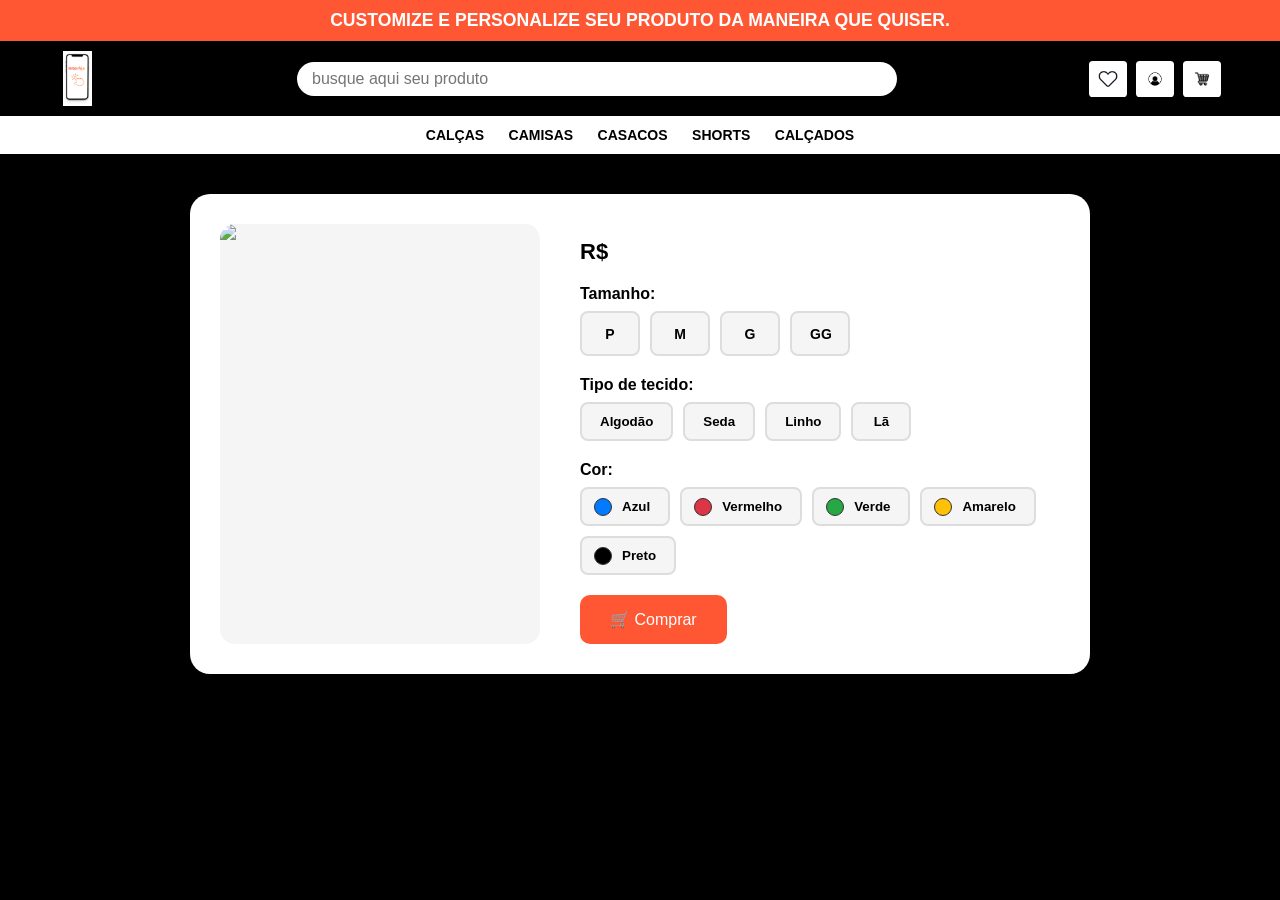
==== produto.html @ c13f61ca "quase f" ====
<!DOCTYPE html>
<html lang="pt-BR">
<head>
    <meta charset="UTF-8">
    <title>Produto | InterAja</title>
    <meta name="viewport" content="width=device-width, initial-scale=1.0">
    <link rel="stylesheet" href="style.css">
</head>
<body>
<div id="listaCarrinho"></div>

<header class="topo">
    <h2 class="titulo-principal">CUSTOMIZE E PERSONALIZE SEU PRODUTO DA MANEIRA QUE QUISER.</h2>

    <div class="barra-busca-container">
        <div class="logo-placeholder">
            <img src="favicon/logo.png">
        </div>

        <div class="barra-busca-wrapper">
            <input type="text" placeholder="busque aqui seu produto">
        </div>

        <div class="icons">
<button type="button" class="icone-favoritos">
    <img src="favicon/favoritos.webp">
</button>

<button type="button" class="icone-usuario">
    <img src="favicon/usuario.png">
</button>

<button type="button" class="icone-carrinho">
    <img src="favicon/carrinho.webp">
</button>

        </div>
    </div>
</header>
    <nav class="menu">
        <a href="#">calças</a>
        <a href="#">camisas</a>
        <a href="#">casacos</a>
        <a href="#">shorts</a>
        <a href="#">calçados</a>
    </nav>
<main style="background:black; padding:40px 20px; min-height:70vh;">
    <div style="max-width:900px; margin:auto; display:flex; gap:40px; flex-wrap:wrap; background:#fff; padding:30px; border-radius:20px;">

        <img id="produtoImagem"
             style="width:320px; max-width:100%; border-radius:15px; background:#f5f5f5;">

        <div style="flex:1;">
            <h1 id="produtoNome"></h1>

            <p style="font-size:22px; font-weight:bold; margin:15px 0;">
                R$ <span id="produtoPreco"></span>
            </p>

            <!-- TAMANHOS -->
            <div style="margin:20px 0;">
                <p style="margin-bottom:8px; font-weight:bold;">Tamanho:</p>

                <div id="tamanhos" style="display:flex; gap:10px;">
                    <button class="btn-tamanho">P</button>
                    <button class="btn-tamanho">M</button>
                    <button class="btn-tamanho">G</button>
                    <button class="btn-tamanho">GG</button>
                </div>
            </div>
<!-- TIPO DE TECIDO -->
<div style="margin:20px 0;">
    <p style="margin-bottom:8px; font-weight:bold;">Tipo de tecido:</p>

    <div id="tecidos" style="display:flex; gap:10px; flex-wrap:wrap;">
        <button class="btn-tecido">Algodão</button>
        <button class="btn-tecido">Seda</button>
        <button class="btn-tecido">Linho</button>
        <button class="btn-tecido">Lã</button>
    </div>
</div>

<!-- COR -->
<div style="margin:20px 0;">
    <p style="margin-bottom:8px; font-weight:bold;">Cor:</p>

    <div id="cores" style="display:flex; gap:10px; flex-wrap:wrap;">
        <button class="btn-cor">Azul</button>
        <button class="btn-cor">Vermelho</button>
        <button class="btn-cor">Verde</button>
        <button class="btn-cor">Amarelo</button>
        <button class="btn-cor">Preto</button>
    </div>
</div>

            <button onclick="comprarProduto()"
                style="padding:15px 30px; background:#FF5733; border:none; color:white;
                border-radius:10px; font-size:16px; cursor:pointer;">
                🛒 Comprar
            </button>
        </div>
    </div>
</main>

<footer class="rodape-inferior"></footer>

<script>
    const params = new URLSearchParams(window.location.search);
    const nome = params.get("nome");
    const imagem = params.get("imagem");
    const preco = params.get("preco");

    document.getElementById("produtoNome").innerText = nome;
    document.getElementById("produtoImagem").src = imagem;
    document.getElementById("produtoPreco").innerText = preco;

    let tamanhoSelecionado = null;

    document.querySelectorAll(".btn-tamanho").forEach(btn => {
        btn.onclick = () => {
            document.querySelectorAll(".btn-tamanho").forEach(b => b.style.background = "#ddd");
            btn.style.background = "#FF5733";
            btn.style.color = "#fff";
            tamanhoSelecionado = btn.innerText;
        };
    });

function comprarProduto() {
    if (!tamanhoSelecionado) {
        alert("Selecione um tamanho!");
        return;
    }

    if (!tecidoSelecionado) {
        alert("Selecione o tipo de tecido!");
        return;
    }

    if (!corSelecionada) {
        alert("Selecione a cor!");
        return;
    }

    const carrinho = JSON.parse(localStorage.getItem("carrinho")) || [];

    carrinho.push({
        nome,
        imagem,
        preco,
        tamanho: tamanhoSelecionado,
        tecido: tecidoSelecionado,
        cor: corSelecionada
    });

    localStorage.setItem("carrinho", JSON.stringify(carrinho));
    alert("Produto adicionado ao carrinho!");
}

    let tecidoSelecionado = null;
let corSelecionada = null;

// TECIDO
document.querySelectorAll(".btn-tecido").forEach(btn => {
    btn.onclick = () => {
        document.querySelectorAll(".btn-tecido").forEach(b => {
            b.style.background = "#ddd";
            b.style.color = "#000";
        });
        btn.style.background = "#FF5733";
        btn.style.color = "#fff";
        tecidoSelecionado = btn.innerText;
    };
});

// COR
document.querySelectorAll(".btn-cor").forEach(btn => {
    btn.onclick = () => {
        document.querySelectorAll(".btn-cor").forEach(b => {
            b.style.background = "#ddd";
            b.style.color = "#000";
        });
        btn.style.background = "#FF5733";
        btn.style.color = "#fff";
        corSelecionada = btn.innerText;
    };
});

</script>
<script src="script.js"></script>

<div id="meuModal" class="modal">
    <div class="modal-conteudo">
        <span class="fechar">&times;</span>
        <h2 id="tituloModal">O que deseja fazer?</h2>
        <p id="textoModal"></p>

        <div class="botoes-modal">
            <button id="botaoModal">OK</button> 
        </div>
    </div>
</div>

</div>


</body>
</html>
---- style.css ----
* {
    margin: 0;
    padding: 0;
    box-sizing: border-box; 
}

body {
    /* O fundo do BODY deve ser PRETO, pois você quer as áreas das extremidades em preto */
    background: black; 
    font-family: Arial, Helvetica, sans-serif;
}



/* Opcional: Remova o margin: 0; do body já que o reset acima cobre */
/* body {
    margin: 0; 
    font-family: Arial, Helvetica, sans-serif;
    background: black; 
} */
/* --- TOPO (HEADER) e logos e imagens --- */

.logo-placeholder {
    width: 60px;              /* ajuste o tamanho */
    height: 60px;
    background-image: url("favicon/logo.png");
    background-size: contain; /* ajusta ao espaço */
    background-repeat: no-repeat;
    background-position: center;
}

.icons img {
    width: 22px;
    height: 20px;
    object-fit: contain;
}

.icons button {
    background: #ffffff;
    padding: 8px;
    border-radius: 10%;
    border: none;
    display: flex;
    justify-content: center;
    align-items: center;
    margin-right: 9px;
    cursor: pointer;
}

.topo {
    background: black;
    padding: 0;
    color: white;
    font-weight: 600;
    display: flex;
    flex-direction: column; 
}

/* TÍTULO (CUSTOMIZE...) */
.titulo-principal {
    background: #FF5733; /* Cor Laranja/Vermelha */
    padding: 10px 15px;
    margin: 0;
    font-size: 1.1em;
    text-transform: uppercase;
    /* CORREÇÃO: Centraliza o texto do título */
    text-align: center; 
}

/* CONTAINER que envolve o Logo, busca e ícones */
.barra-busca-container {
    background: black;
    padding: 10px 50px;
    display: flex;
    align-items: center;
    justify-content: space-between; 
}

/* NOVO: Estilo para o Logo */
.logo-placeholder {
    width: 55px;
    height: 55px;
    display: flex;
    justify-content: center;
    align-items: center;
    flex-shrink: 0;
}

.logo-placeholder img {
    width: 100%;
    height: 100%;
    object-fit: contain;
}


/* Campo de Busca (Wrapper) - CORREÇÃO DE CENTRALIZAÇÃO */
.barra-busca-wrapper {
    flex-grow: 1; 
    max-width: 600px; 
    /* TRUQUE: Centraliza o wrapper da busca no espaço restante entre Logo e Ícones */
    margin: 0 auto; 
}

.barra-busca-wrapper input {
    width: 100%;
    padding: 8px 15px;
    border: none;
    outline: none;
    border-radius: 20px;
    font-size: 16px;
}

/* ÍCONES */
.icons {
    display: flex;
    align-items: center;
}

.icons span {
    margin-left: 20px;
    font-size: 24px;
    color: white;
    cursor: pointer;
}


/* --- MENU DE CATEGORIAS (NAV) --- */

.menu {
    /* CORREÇÃO: Fundo Branco */
    background: white; 
    text-align: center;
    padding: 10px 0;
}

.menu a {
    margin: 0 10px;
    /* CORREÇÃO: Links em Preto para contraste com o fundo branco */
    color: black; 
    font-size: 14px;
    font-weight: bold; 
    text-decoration: none;
    text-transform: uppercase;
    white-space: nowrap; 
}

/* --- CARROSSEL --- */

/* --- CARROSSEL --- */

.linha-produtos {
    width: 100%;
    /* Mantenha este fundo preto. Ele garante que qualquer margem extra 
       que o carrossel não cubra seja preta, e ele é o container do carrossel. */
    background: black; 
    padding: 0; 
    min-height: 250px; 
}

/* mira o primeiro section.linha-produtos na página e altera só o carrossel dentro dele */
.linha-produtos:nth-of-type(1) .carrossel-wrapper {
  padding-top: 70px;
}
.linha-produtos:nth-of-type(2) .carrossel-wrapper {
    padding-bottom: 70px; /* Aumente aqui o valor */
}


.carrossel-wrapper {
    background: #FF5733;
    width: 100%;
    box-sizing: border-box;
    position: relative;
    
    /* deixe somente UM padding base */
    padding: 30px 0;

    display: flex;
    align-items: center;
    justify-content: space-between;
}


/* A seta em si */
/* A seta em si (regras gerais) */
.seta {
    width: 35px;
    height: 35px;
    border-radius: 50%;
    background: whitesmoke;
    display: flex;
    justify-content: center;
    align-items: center;
    font-size: 20px;
    cursor: pointer;
    flex-shrink: 0;
    color: black;
    
    /* ADIÇÃO ESSENCIAL: Retira do fluxo e permite posicionar */
    position: absolute; 
    
    /* Centraliza verticalmente (metade do topo + metade da altura da seta para cima) */
    top: 50%;
    transform: translateY(-50%); 
    
    /* REMOVER: Margem de segurança (não é mais necessária) */
    margin: 0; 
}

/* Posicionar Seta Esquerda na extremidade */
.seta-esq {
    /* CORREÇÃO: Fixa na borda esquerda do wrapper */
    left: 10px; 
}

/* Posicionar Seta Direita na extremidade */
.seta-dir {
    /* CORREÇÃO: Fixa na borda direita do wrapper */
    right: 10px; 
}

.produtos {
    background: black; 
    display: flex;
    gap: 15px; 
    overflow-x: hidden; 
    scroll-behavior: smooth;
    flex: 1; 
    
    /* CORREÇÃO: Adiciona padding para que as setas absolutas não cubram os itens */
    padding: 15px 50px; /* Padding de 50px para dar espaço às setas de 35px */
}
/* CORREÇÃO DE TAMANHO: Redução das imagens */
.produtos img {
    width: 150px; /* Mantendo o tamanho menor */
    height: 190px; /* Mantendo o tamanho menor */
    background: white;
    padding: 0;
    border-radius: 0;
    object-fit: contain; 
    flex-shrink: 0; 
}

/* NOVO: Ajustar a margem do primeiro item do carrossel para afastar da seta */
.produtos img:first-child {
    /* Adiciona uma margem extra no início para compensar o padding do wrapper e a margem da seta */
    margin-left: 15px; 
}
/* E o último item, se fosse visível (não é necessário para um carrossel oculto) */
/*
.produtos img:last-child {
    margin-right: 15px; 
}
*/

/* --- RODAPÉ INFERIOR --- */
.rodape-inferior {
    background: black;
    padding: 25px 0;

}





/* ================================================= */
/* === AJUSTES PARA TELAS MENORES QUE 768px (TABLET/CELULAR) === */
/* ================================================= */
@media (max-width: 768px) {
    
    /* TOPO: Empilha os elementos no container principal */
    .barra-busca-container {
        /* Desativa o Flexbox horizontal e transforma em uma coluna de itens */
        flex-direction: column; 
        padding: 10px 15px; /* Reduz o padding lateral */
    }

    /* TÍTULO PRINCIPAL: Ocupa toda a largura */
    .titulo-principal {
        font-size: 1em; /* Reduz um pouco o tamanho da fonte */
    }

    /* LOGO: Centraliza no topo */
    .logo-placeholder {
        margin-bottom: 10px;
    }

    /* BUSCA: Ocupa a largura total (ou quase) */
    .barra-busca-wrapper {
        width: 100%; /* Ocupa a largura total */
        max-width: none; /* Remove a limitação de 600px */
        margin: 5px 0; /* Espaçamento vertical */
    }
    
    /* ÍCONES: Centraliza os ícones */
    .icons {
        justify-content: center;
        width: 100%;
        margin-top: 10px;
    }
    .icons span {
        margin: 0 15px; /* Ajusta o espaçamento entre os ícones */
    }
}

/* CONTINUA DENTRO do @media (max-width: 768px) ou em um novo bloco */
@media (max-width: 768px) {
    
    /* ... (Estilos do TOPO acima) ... */

    /* MENU: Permite a rolagem lateral (scroll) para muitos links */
    .menu {
        text-align: left; /* Alinha os links à esquerda */
        white-space: nowrap; /* Mantém os links na mesma linha (se for o caso) */
        overflow-x: auto; /* Adiciona barra de rolagem horizontal se necessário */
        padding: 10px 15px; /* Adiciona padding lateral para que não encoste na borda */
        
        /* ADIÇÃO CRÍTICA: Esconde a barra de rolagem (opcional, para visual limpo) */
        -ms-overflow-style: none; /* IE and Edge */
        scrollbar-width: none; /* Firefox */
    }
    /* Para navegadores WebKit (Chrome, Safari) */
    .menu::-webkit-scrollbar {
        display: none;
    }

    .menu a {
        font-size: 12px; /* Reduz o tamanho da fonte para caber mais */
        margin: 0 8px; /* Reduz a margem entre os links */
    }

    .menu a:first-child {
        margin-left: 0; /* Garante que o primeiro item comece na borda */
    }
}

/* CONTINUA DENTRO do @media (max-width: 768px) ou em um novo bloco */
@media (max-width: 768px) {

    /* ... (Estilos do TOPO e MENU acima) ... */
    
    /* PRODUTOS: Ajusta o padding do carrossel para dar espaço às setas */
    .produtos {
        /* Reduz o padding lateral para 40px (mantendo 10px de margem) */
        padding: 15px 40px; 
        gap: 10px; /* Reduz o espaçamento entre as imagens */
    }

    /* IMAGENS: Torna o tamanho da imagem mais adaptável */
    .produtos img {
        /* Mantém o tamanho fixo, mas reduz um pouco para caber melhor */
        width: 130px; 
        height: 160px;
    }

    /* SETAS: Ajusta o tamanho e posicionamento se necessário */
    .seta {
        width: 30px; 
        height: 30px;
        font-size: 18px; 
    }
    
    /* NOVO: Ajustar a margem do primeiro item para compensar o padding ajustado */
    .produtos img:first-child {
        margin-left: 0px; /* Como reduzimos o padding do .produtos, não precisa de margem extra aqui */
    }
}
/* ============================= */
/* MODAL LOGIN */
/* ============================= */
.modal-bg {
    position: fixed;
    top: 0;
    left: 0;
    width: 100%;
    height: 100%;
    background: rgba(0,0,0,0.8);
    display: flex;
    justify-content: center;
    align-items: center;
    z-index: 999;
}

.modal-box {
    background: white;
    padding: 30px;
    border-radius: 12px;
    width: 300px;
    position: relative;
    display: flex;
    flex-direction: column;
    gap: 10px;
}

.modal-box input {
    width: 100%;
    padding: 10px;
    border-radius: 8px;
    border: 1px solid #ccc;
}

.btn-login {
    padding: 10px;
    background: #FF5733;
    border: none;
    color: white;
    border-radius: 8px;
    cursor: pointer;
    font-weight: 600;
}

.fechar-modal {
    position: absolute;
    right: 12px;
    top: 10px;
    cursor: pointer;
    font-weight: bold;
    font-size: 18px;
}

/* ============================= */
/* CARRINHO LATERAL */
/* ============================= */
.carrinho-bg {
    position: fixed;
    top: 0;
    right: 0;
    width: 100%;
    height: 100%;
    background: rgba(0,0,0,0.4);
    z-index: 999;
}

.carrinho-box {
    position: absolute;
    right: 0;
    top: 0;
    width: 320px;
    height: 100%;
    background: white;
    padding: 20px;
    animation: slideIn .3s ease forwards;
}

@keyframes slideIn {
    from { right: -350px; }
    to { right: 0; }
}

.fechar-carrinho {
    position: absolute;
    right: 15px;
    top: 10px;
    cursor: pointer;
    font-size: 20px;
    font-weight: bold;
}
.modal {
    display: none; 
    position: fixed;
    z-index: 999999;
    left: 0;
    top: 0;
    width: 100%;
    height: 100%;
    background: rgba(0,0,0,0.65);
    backdrop-filter: blur(4px);
    justify-content: center;
    align-items: center;
}

.modal-conteudo {
    background: #fff;
    width: 350px;
    max-width: 90%;
    padding: 20px;
    border-radius: 12px;
    text-align: center;
    position: relative;
    animation: aparecer .25s ease-out;
}

@keyframes aparecer {
    from { transform: scale(0.8); opacity: 0; }
    to   { transform: scale(1); opacity: 1; }
}

.fechar {
    position: absolute;
    right: 12px;
    top: 8px;
    font-size: 25px;
    cursor: pointer;
}

#botaoModal {
    margin-top: 15px;
    padding: 10px 25px;
    border: none;
    background: black;
    color: white;
    border-radius: 8px;
    cursor: pointer;
}
.item-lista {
    display: flex;
    align-items: center;
    gap: 12px;
    background: #1a1a1a;
    padding: 10px;
    margin: 8px 0;
    border-radius: 10px;
    color: white;
}

.item-lista img {
    width: 55px;
    height: 55px;
    border-radius: 8px;
    object-fit: cover;
}

.btn-remover {
    margin-left: auto;
    background: #d9534f;
    color: white;
    border: none;
    padding: 6px 12px;
    border-radius: 6px;
    cursor: pointer;
    transition: 0.2s;
}

.btn-remover:hover {
    background: #c9302c;
}
/* Modal */
.modal {
    display: none;
    position: fixed;
    z-index: 999999;
    left: 0;
    top: 0;
    width: 100%;
    height: 100%;
    background: rgba(0,0,0,0.7);
}

/* Caixa */
.modal-conteudo {
    background: #ffffff;
    width: 350px;
    padding: 25px;
    margin: 15% auto;
    border-radius: 15px;
    text-align: center;
}

.modal-conteudo h2 {
    margin-bottom: 10px;
    color: #000;
}

#textoModal {
    color: #333;
}

.fechar {
    float: right;
    font-size: 24px;
    cursor: pointer;
}

/* Botões estilizados */
.botoes-modal {
    display: flex;
    justify-content: space-between;
    margin-top: 20px;
}

.botoes-modal button {
    width: 48%;
    padding: 8px;
    border: none;
    border-radius: 8px;
    cursor: pointer;
    font-weight: bold;
}

#btnAddCarrinho {
    background: #FF5733;
    color: white;
}

#btnFavoritar {
    background: black;
    color: white;
}
/* ============================= */
/* BOTÕES DE TAMANHO – PRODUTO */
/* ============================= */

#tamanhos {
    display: flex;
    gap: 12px;
}

.btn-tamanho {
    width: 45px;
    height: 45px;
    border-radius: 10px;
    background: black;
    color: white;
    border: 2px solid #FF5733;
    font-weight: bold;
    font-size: 14px;
    cursor: pointer;
    transition: 0.2s ease;
}

/* Hover */
.btn-tamanho:hover {
    background: #FF5733;
    color: white;
}

/* Selecionado (JS aplica background) */
.btn-tamanho[style*="FF5733"] {
    box-shadow: 0 0 0 2px rgba(255, 87, 51, 0.4);
}

/* Responsivo */
@media (max-width: 768px) {
    .btn-tamanho {
        width: 40px;
        height: 40px;
        font-size: 13px;
    }
}
/* ===============================
   BOTÕES DE VARIAÇÃO (TAMANHO / TECIDO / COR)
================================ */

.btn-tamanho,
.btn-tecido,
.btn-cor {
    padding: 10px 18px;
    border-radius: 8px;
    border: 2px solid #ddd;
    background: #f5f5f5;
    color: #000;
    font-weight: 600;
    cursor: pointer;
    transition: all 0.25s ease;
    min-width: 60px;
    text-align: center;
}

/* Hover */
.btn-tamanho:hover,
.btn-tecido:hover,
.btn-cor:hover {
    border-color: #FF5733;
    color: #FF5733;
    background: #fff;
}

/* Ativo (quando selecionado pelo JS) */
.btn-tamanho[style*="FF5733"],
.btn-tecido[style*="FF5733"],
.btn-cor[style*="FF5733"] {
    background: #FF5733 !important;
    color: #fff !important;
    border-color: #FF5733 !important;
}

/* ===============================
   CORES (visual melhor)
================================ */

.btn-cor {
    position: relative;
    padding-left: 40px;
}

/* Bolinha da cor */
.btn-cor::before {
    content: "";
    width: 16px;
    height: 16px;
    border-radius: 50%;
    position: absolute;
    left: 12px;
    top: 50%;
    transform: translateY(-50%);
    border: 1px solid #333;
}

/* Cores específicas */
.btn-cor:nth-child(1)::before { background: #007BFF; } /* Azul */
.btn-cor:nth-child(2)::before { background: #DC3545; } /* Vermelho */
.btn-cor:nth-child(3)::before { background: #28A745; } /* Verde */
.btn-cor:nth-child(4)::before { background: #FFC107; } /* Amarelo */
.btn-cor:nth-child(5)::before { background: #000; }     /* Preto */

/* ===============================
   RESPONSIVO
================================ */

@media (max-width: 600px) {
    .btn-tamanho,
    .btn-tecido,
    .btn-cor {
        padding: 10px 14px;
        font-size: 14px;
    }
}
.categoria {
    background: black;
    padding: 40px 20px;
    min-height: 70vh;
}

.categoria h1 {
    color: white;
    text-align: center;
    margin-bottom: 30px;
}

.produtos-grid {
    display: grid;
    grid-template-columns: repeat(auto-fit, minmax(220px, 1fr));
    gap: 25px;
    max-width: 1200px;
    margin: auto;
}
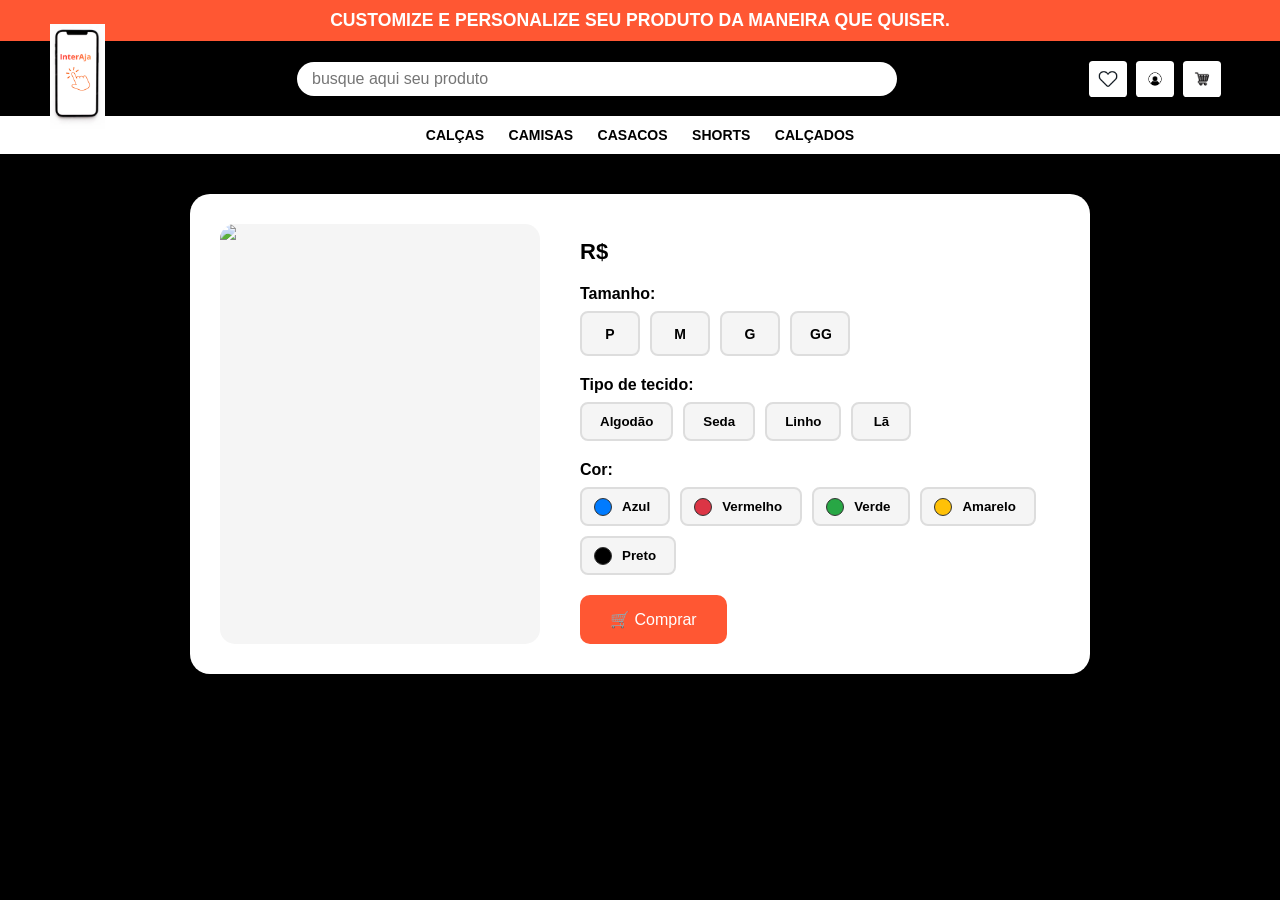
==== commit 21022d76: "commit correcao" ====
--- a/produto.html
+++ b/produto.html
@@ -13,9 +13,11 @@
     <h2 class="titulo-principal">CUSTOMIZE E PERSONALIZE SEU PRODUTO DA MANEIRA QUE QUISER.</h2>
 
     <div class="barra-busca-container">
-        <div class="logo-placeholder">
-            <img src="favicon/logo.png">
-        </div>
+<div class="logo-placeholder">
+    <a href="index.html">
+        <img src="favicon/logo.png" alt="Logo">
+    </a>
+</div>
 
         <div class="barra-busca-wrapper">
             <input type="text" placeholder="busque aqui seu produto">
@@ -38,11 +40,11 @@
     </div>
 </header>
     <nav class="menu">
-        <a href="#">calças</a>
-        <a href="#">camisas</a>
-        <a href="#">casacos</a>
-        <a href="#">shorts</a>
-        <a href="#">calçados</a>
+        <a href="calcas.html">calças</a>
+        <a href="camisas.html">camisas</a>
+        <a href="casacos.html">casacos</a>
+        <a href="shorts.html">shorts</a>
+        <a href="calcados.html">calçados</a>
     </nav>
 <main style="background:black; padding:40px 20px; min-height:70vh;">
     <div style="max-width:900px; margin:auto; display:flex; gap:40px; flex-wrap:wrap; background:#fff; padding:30px; border-radius:20px;">
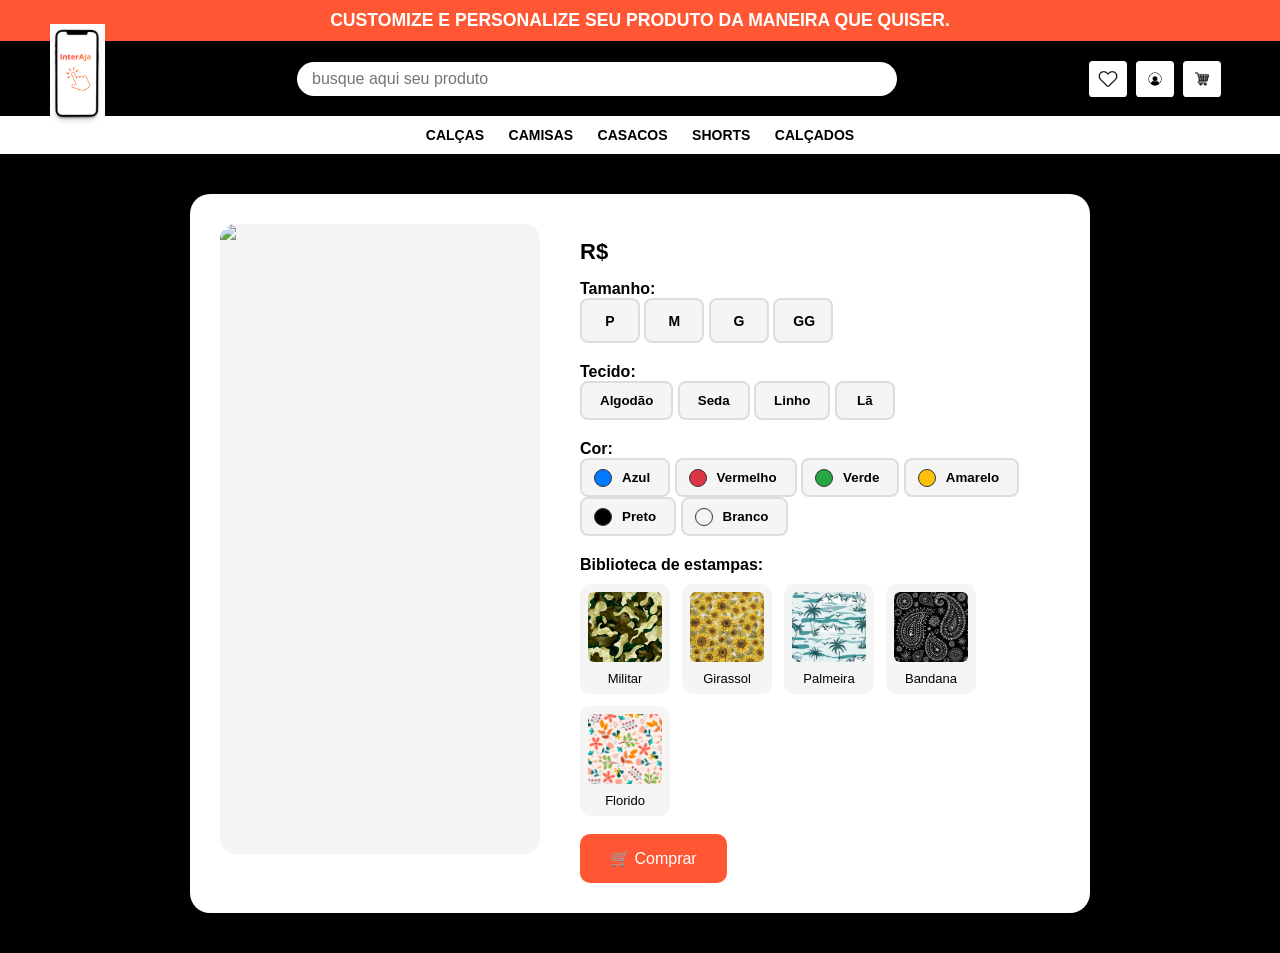
==== commit 0dea5621: "commit final" ====
--- a/produto.html
+++ b/produto.html
@@ -7,50 +7,41 @@
     <link rel="stylesheet" href="style.css">
 </head>
 <body>
-<div id="listaCarrinho"></div>
 
 <header class="topo">
     <h2 class="titulo-principal">CUSTOMIZE E PERSONALIZE SEU PRODUTO DA MANEIRA QUE QUISER.</h2>
 
     <div class="barra-busca-container">
-<div class="logo-placeholder">
-    <a href="index.html">
-        <img src="favicon/logo.png" alt="Logo">
-    </a>
-</div>
+        <div class="logo-placeholder">
+            <a href="index.html">
+                <img src="favicon/logo.png" alt="Logo">
+            </a>
+        </div>
 
         <div class="barra-busca-wrapper">
             <input type="text" placeholder="busque aqui seu produto">
         </div>
 
         <div class="icons">
-<button type="button" class="icone-favoritos">
-    <img src="favicon/favoritos.webp">
-</button>
-
-<button type="button" class="icone-usuario">
-    <img src="favicon/usuario.png">
-</button>
-
-<button type="button" class="icone-carrinho">
-    <img src="favicon/carrinho.webp">
-</button>
-
+            <button type="button"><img src="favicon/favoritos.webp"></button>
+            <button type="button"><img src="favicon/usuario.png"></button>
+            <button type="button"><img src="favicon/carrinho.webp"></button>
         </div>
     </div>
 </header>
-    <nav class="menu">
-        <a href="calcas.html">calças</a>
-        <a href="camisas.html">camisas</a>
-        <a href="casacos.html">casacos</a>
-        <a href="shorts.html">shorts</a>
-        <a href="calcados.html">calçados</a>
-    </nav>
+
+<nav class="menu">
+    <a href="calcas.html">calças</a>
+    <a href="camisas.html">camisas</a>
+    <a href="casacos.html">casacos</a>
+    <a href="shorts.html">shorts</a>
+    <a href="calcados.html">calçados</a>
+</nav>
+
 <main style="background:black; padding:40px 20px; min-height:70vh;">
     <div style="max-width:900px; margin:auto; display:flex; gap:40px; flex-wrap:wrap; background:#fff; padding:30px; border-radius:20px;">
 
-        <img id="produtoImagem"
-             style="width:320px; max-width:100%; border-radius:15px; background:#f5f5f5;">
+        <img id="produtoImagem" style="width:320px; border-radius:15px; background:#f5f5f5;">
 
         <div style="flex:1;">
             <h1 id="produtoNome"></h1>
@@ -59,42 +50,65 @@
                 R$ <span id="produtoPreco"></span>
             </p>
 
-            <!-- TAMANHOS -->
-            <div style="margin:20px 0;">
-                <p style="margin-bottom:8px; font-weight:bold;">Tamanho:</p>
-
-                <div id="tamanhos" style="display:flex; gap:10px;">
-                    <button class="btn-tamanho">P</button>
-                    <button class="btn-tamanho">M</button>
-                    <button class="btn-tamanho">G</button>
-                    <button class="btn-tamanho">GG</button>
-                </div>
-            </div>
-<!-- TIPO DE TECIDO -->
-<div style="margin:20px 0;">
-    <p style="margin-bottom:8px; font-weight:bold;">Tipo de tecido:</p>
-
-    <div id="tecidos" style="display:flex; gap:10px; flex-wrap:wrap;">
-        <button class="btn-tecido">Algodão</button>
-        <button class="btn-tecido">Seda</button>
-        <button class="btn-tecido">Linho</button>
-        <button class="btn-tecido">Lã</button>
-    </div>
-</div>
-
-<!-- COR -->
-<div style="margin:20px 0;">
-    <p style="margin-bottom:8px; font-weight:bold;">Cor:</p>
-
-    <div id="cores" style="display:flex; gap:10px; flex-wrap:wrap;">
-        <button class="btn-cor">Azul</button>
-        <button class="btn-cor">Vermelho</button>
-        <button class="btn-cor">Verde</button>
-        <button class="btn-cor">Amarelo</button>
-        <button class="btn-cor">Preto</button>
-    </div>
-</div>
-
+            <p><b>Tamanho:</b></p>
+            <div>
+                <button class="btn-tamanho">P</button>
+                <button class="btn-tamanho">M</button>
+                <button class="btn-tamanho">G</button>
+                <button class="btn-tamanho">GG</button>
+            </div>
+
+            <p style="margin-top:20px;"><b>Tecido:</b></p>
+            <div>
+                <button class="btn-tecido">Algodão</button>
+                <button class="btn-tecido">Seda</button>
+                <button class="btn-tecido">Linho</button>
+                <button class="btn-tecido">Lã</button>
+            </div>
+<p style="margin-top:20px;"><b>Cor:</b></p>
+<div>
+    <button class="btn-cor" data-cor="Azul">Azul</button>
+    <button class="btn-cor" data-cor="Vermelho">Vermelho</button>
+    <button class="btn-cor" data-cor="Verde">Verde</button>
+    <button class="btn-cor" data-cor="Amarelo">Amarelo</button>
+    <button class="btn-cor" data-cor="Preto">Preto</button>
+    <button class="btn-cor" data-cor="Branco">Branco</button>
+
+</div>
+<p style="margin-top:20px;"><b>Biblioteca de estampas:</b></p>
+
+<div class="biblioteca-estampas">
+
+    <div class="estampa" data-estampa="militar">
+        <img src="img/militar.png">
+        <span>Militar</span>
+    </div>
+
+    <div class="estampa" data-estampa="girassol">
+        <img src="img/girassol.png">
+        <span>Girassol</span>
+    </div>
+
+    <div class="estampa" data-estampa="palmeira">
+        <img src="img/palmeira.png">
+        <span>Palmeira</span>
+    </div>
+
+    <div class="estampa" data-estampa="bandana">
+        <img src="img/bandana.jpg">
+        <span>Bandana</span>
+    </div>
+
+    <div class="estampa" data-estampa="florido">
+        <img src="img/florido.png">
+        <span>Florido</span>
+    </div>
+
+</div>
+
+
+
+            <br>
             <button onclick="comprarProduto()"
                 style="padding:15px 30px; background:#FF5733; border:none; color:white;
                 border-radius:10px; font-size:16px; cursor:pointer;">
@@ -104,106 +118,159 @@
     </div>
 </main>
 
-<footer class="rodape-inferior"></footer>
+<!-- MODAL -->
+<div id="meuModal" class="modal">
+    <div class="modal-preview">
+
+        <div class="modal-header">
+            <h2>PRÉ-VISUALIZAÇÃO</h2>
+            <span class="fechar" onclick="fecharModal()">✕</span>
+        </div>
+
+        <div class="modal-body">
+            <div class="preview-imagem">
+                <img id="previewImagem">
+            </div>
+
+            <div class="preview-info">
+                <h3 id="previewNome"></h3>
+                <p><b>Preço:</b> R$ <span id="previewPreco"></span></p>
+                <p><b>Tamanho:</b> <span id="previewTamanho"></span></p>
+                <p><b>Tecido:</b> <span id="previewTecido"></span></p>
+                <p><b>Cor:</b> <span id="previewCor"></span></p>
+            </div>
+        </div>
+
+        <div class="area-adicionar-texto">
+            <p class="titulo-adicionar-texto">Adicionar texto</p>
+            <input type="text" class="input-texto" placeholder="Digite seu texto aqui">
+            <button class="btn-confirmar-texto" id="confirmarTexto">Confirmar</button>
+        </div>
+<div class="area-design-escolhido">
+
+    <p class="titulo-design">Design escolhido</p>
+
+    <img 
+        src="img/design.png" 
+        alt="Design escolhido"
+        class="imagem-design"
+    >
+
+</div>
+
+        <div class="modal-footer">
+            <button onclick="fecharModal()">Continuar editando</button>
+        </div>
+
+    </div>
+</div>
 
 <script>
-    const params = new URLSearchParams(window.location.search);
-    const nome = params.get("nome");
-    const imagem = params.get("imagem");
-    const preco = params.get("preco");
-
-    document.getElementById("produtoNome").innerText = nome;
-    document.getElementById("produtoImagem").src = imagem;
-    document.getElementById("produtoPreco").innerText = preco;
-
-    let tamanhoSelecionado = null;
-
-    document.querySelectorAll(".btn-tamanho").forEach(btn => {
-        btn.onclick = () => {
-            document.querySelectorAll(".btn-tamanho").forEach(b => b.style.background = "#ddd");
-            btn.style.background = "#FF5733";
-            btn.style.color = "#fff";
-            tamanhoSelecionado = btn.innerText;
-        };
-    });
+const params = new URLSearchParams(window.location.search);
+const nome = params.get("nome");
+const imagemInicial = params.get("imagem");
+const preco = params.get("preco");
+
+produtoNome.innerText = nome;
+produtoImagem.src = imagemInicial;
+produtoPreco.innerText = preco;
+
+let tamanhoSelecionado = null;
+let tecidoSelecionado = null;
+let corSelecionada = null;
+let imagemSelecionada = imagemInicial;
+
+/* MAPA DE CORES → IMAGENS */
+const imagensPorCor = {
+    Azul: "img/body_azul.png",
+    Vermelho: "img/body_vermelho.png",
+    Verde: "img/body_verde.png",
+    Amarelo: "img/body_amarelo.png",
+    Preto: "img/body_preto.png",
+    Branco: "img/body_branco.png"
+};
+
+
+document.querySelectorAll(".btn-tamanho").forEach(btn => {
+    btn.onclick = () => {
+        document.querySelectorAll(".btn-tamanho").forEach(b => b.style.background="#ddd");
+        btn.style.background="#FF5733";
+        btn.style.color="#fff";
+        tamanhoSelecionado = btn.innerText;
+    };
+});
+
+document.querySelectorAll(".btn-tecido").forEach(btn => {
+    btn.onclick = () => {
+        document.querySelectorAll(".btn-tecido").forEach(b => b.style.background="#ddd");
+        btn.style.background="#FF5733";
+        btn.style.color="#fff";
+        tecidoSelecionado = btn.innerText;
+    };
+});
+
+document.querySelectorAll(".btn-cor").forEach(btn => {
+    btn.onclick = () => {
+        document.querySelectorAll(".btn-cor").forEach(b => b.style.background="#ddd");
+        btn.style.background="#FF5733";
+        btn.style.color="#fff";
+
+        corSelecionada = btn.dataset.cor;
+        imagemSelecionada = imagensPorCor[corSelecionada];
+        produtoImagem.src = imagemSelecionada;
+    };
+});
 
 function comprarProduto() {
-    if (!tamanhoSelecionado) {
-        alert("Selecione um tamanho!");
+    if (!tamanhoSelecionado || !tecidoSelecionado || !corSelecionada) {
+        alert("Selecione tamanho, tecido e cor!");
         return;
     }
 
-    if (!tecidoSelecionado) {
-        alert("Selecione o tipo de tecido!");
-        return;
-    }
-
-    if (!corSelecionada) {
-        alert("Selecione a cor!");
-        return;
-    }
-
-    const carrinho = JSON.parse(localStorage.getItem("carrinho")) || [];
-
-    carrinho.push({
-        nome,
-        imagem,
-        preco,
-        tamanho: tamanhoSelecionado,
-        tecido: tecidoSelecionado,
-        cor: corSelecionada
-    });
-
-    localStorage.setItem("carrinho", JSON.stringify(carrinho));
-    alert("Produto adicionado ao carrinho!");
+    previewImagem.src = imagemSelecionada;
+    previewNome.innerText = nome;
+    previewPreco.innerText = preco;
+    previewTamanho.innerText = tamanhoSelecionado;
+    previewTecido.innerText = tecidoSelecionado;
+    previewCor.innerText = corSelecionada;
+
+    meuModal.style.display = "flex";
 }
 
-    let tecidoSelecionado = null;
-let corSelecionada = null;
-
-// TECIDO
-document.querySelectorAll(".btn-tecido").forEach(btn => {
-    btn.onclick = () => {
-        document.querySelectorAll(".btn-tecido").forEach(b => {
-            b.style.background = "#ddd";
-            b.style.color = "#000";
-        });
-        btn.style.background = "#FF5733";
-        btn.style.color = "#fff";
-        tecidoSelecionado = btn.innerText;
-    };
-});
-
-// COR
-document.querySelectorAll(".btn-cor").forEach(btn => {
-    btn.onclick = () => {
-        document.querySelectorAll(".btn-cor").forEach(b => {
-            b.style.background = "#ddd";
-            b.style.color = "#000";
-        });
-        btn.style.background = "#FF5733";
-        btn.style.color = "#fff";
-        corSelecionada = btn.innerText;
+function fecharModal() {
+    meuModal.style.display = "none";
+}
+
+/* CONFIRMAR TEXTO (PROTÓTIPO) */
+confirmarTexto.onclick = () => {
+    previewImagem.src = "img/bodyinfantilprincipal.png";
+};
+const imagemDesign = document.querySelector(".imagem-design");
+
+imagemDesign.addEventListener("click", () => {
+    imagemDesign.classList.toggle("selecionado");
+});
+let estampaSelecionada = null;
+
+document.querySelectorAll(".estampa").forEach(item => {
+    item.onclick = () => {
+
+        // efeito visual
+        document.querySelectorAll(".estampa")
+            .forEach(e => e.classList.remove("selecionada"));
+        item.classList.add("selecionada");
+
+        estampaSelecionada = item.dataset.estampa;
+
+        // 🔥 REGRA ESPECÍFICA
+        if (estampaSelecionada === "florido") {
+            imagemSelecionada = "img/body_inicial.png";
+            produtoImagem.src = imagemSelecionada;
+        }
     };
 });
 
 </script>
-<script src="script.js"></script>
-
-<div id="meuModal" class="modal">
-    <div class="modal-conteudo">
-        <span class="fechar">&times;</span>
-        <h2 id="tituloModal">O que deseja fazer?</h2>
-        <p id="textoModal"></p>
-
-        <div class="botoes-modal">
-            <button id="botaoModal">OK</button> 
-        </div>
-    </div>
-</div>
-
-</div>
-
 
 </body>
 </html>
--- a/style.css
+++ b/style.css
@@ -735,3 +735,275 @@
     max-width: 1200px;
     margin: auto;
 }
+/* ===============================
+   CORREÇÃO RESPONSIVA – BOTÕES DE COR (CELULAR)
+================================ */
+@media (max-width: 480px) {
+
+    .btn-cor {
+        padding: 8px 12px;
+        padding-left: 32px; /* reduz espaço da bolinha */
+        font-size: 13px;
+        min-width: auto;
+    }
+
+    .btn-cor::before {
+        width: 12px;
+        height: 12px;
+        left: 10px; /* aproxima da borda */
+    }
+}
+.modal {
+    display: none;
+    position: fixed;
+    inset: 0;
+    background: rgba(0,0,0,0.7);
+    justify-content: center;
+    align-items: center;
+    z-index: 9999;
+}
+
+.modal-preview {
+    background: #fff;
+    width: 90%;
+    max-width: 900px;
+    border-radius: 20px;
+    overflow: hidden;
+}
+
+.modal-header {
+    background: linear-gradient(to right, red, orange);
+    color: white;
+    padding: 15px 20px;
+    display: flex;
+    justify-content: space-between;
+    align-items: center;
+}
+
+.modal-body {
+    display: flex;
+    gap: 30px;
+    padding: 30px;
+    flex-wrap: wrap;
+}
+
+.preview-imagem img {
+    max-width: 350px;
+    width: 100%;
+}
+
+.preview-info p {
+    margin: 8px 0;
+    font-size: 16px;
+}
+
+.modal-footer {
+    padding: 20px;
+    display: flex;
+    justify-content: space-between;
+}
+
+.modal-footer button {
+    padding: 12px 20px;
+    border-radius: 10px;
+    border: none;
+    cursor: pointer;
+}
+
+.btn-confirmar {
+    background: #ff5733;
+    color: white;
+}
+.area-adicionar-texto {
+  margin-top: 20px;
+  text-align: center;
+}
+
+.titulo-adicionar-texto {
+  font-weight: bold;
+  margin-bottom: 8px;
+}
+
+.input-texto {
+  width: 80%;
+  padding: 10px;
+  border-radius: 6px;
+  border: 1px solid #ccc;
+  margin-bottom: 10px;
+}
+
+.btn-confirmar-texto {
+  background: #ff5a2c;
+  color: white;
+  border: none;
+  padding: 10px 18px;
+  border-radius: 6px;
+  cursor: pointer;
+}
+
+.btn-confirmar-texto:hover {
+  opacity: 0.9;
+}
+.area-design-escolhido {
+    margin-top: 25px;
+    text-align: center;
+}
+
+.titulo-design {
+    font-weight: bold;
+    margin-bottom: 10px;
+}
+
+.imagem-design {
+    width: 140px;
+    border-radius: 10px;
+    background: #f5f5f5;
+    padding: 10px;
+}
+.imagem-design {
+    width: 140px;
+    border-radius: 10px;
+    background: #f5f5f5;
+    padding: 10px;
+    cursor: pointer;
+    transition: 0.2s ease;
+    border: 3px solid transparent;
+}
+
+.imagem-design:hover {
+    transform: scale(1.05);
+}
+
+.imagem-design.selecionado {
+    border: 3px solid #FF5733;
+    box-shadow: 0 0 15px rgba(255, 87, 51, 0.6);
+    transform: scale(1.05);
+}
+.biblioteca-estampas {
+    display: flex;
+    gap: 12px;
+    flex-wrap: wrap;
+    margin-top: 10px;
+}
+
+.estampa {
+    width: 90px;
+    text-align: center;
+    cursor: pointer;
+    border: 2px solid transparent;
+    border-radius: 10px;
+    padding: 6px;
+    transition: 0.2s ease;
+    background: #f5f5f5;
+}
+
+.estampa img {
+    width: 100%;
+    height: 70px;          /* ALTURA FIXA IGUAL PARA TODAS */
+    object-fit: cover;     /* corta sem deformar */
+    border-radius: 6px;
+    background: #fff;
+}
+
+
+.estampa span {
+    display: block;
+    margin-top: 5px;
+    font-size: 13px;
+}
+
+.estampa:hover {
+    transform: scale(1.05);
+}
+
+.estampa.selecionada {
+    border: 2px solid #FF5733;
+    box-shadow: 0 0 10px rgba(255,87,51,0.5);
+}
+/* =====================================
+   PATCH DE RESPONSIVIDADE – NÃO ALTERA LAYOUT
+===================================== */
+
+@media (max-width: 768px) {
+
+  /* TOPO */
+  .barra-busca-container {
+    flex-direction: column !important;
+    align-items: stretch !important;
+    padding: 10px 12px !important;
+    gap: 10px !important;
+  }
+
+  .logo-placeholder {
+    margin: 0 auto !important;
+  }
+
+  .barra-busca-wrapper {
+    width: 100% !important;
+    max-width: 100% !important;
+    margin: 0 !important;
+  }
+
+  .icons {
+    justify-content: center !important;
+    width: 100% !important;
+  }
+
+  /* MENU */
+  .menu {
+    overflow-x: auto !important;
+    white-space: nowrap !important;
+    text-align: left !important;
+  }
+
+  .menu::-webkit-scrollbar {
+    display: none;
+  }
+
+  /* CARROSSEL */
+  .produtos {
+    padding: 10px 40px !important;
+    gap: 10px !important;
+    overflow-x: hidden !important;
+  }
+
+  .produtos img {
+    width: clamp(110px, 32vw, 150px) !important;
+    height: auto !important;
+  }
+
+  .seta {
+    width: 28px !important;
+    height: 28px !important;
+    font-size: 16px !important;
+  }
+
+  .seta-esq {
+    left: 5px !important;
+  }
+
+  .seta-dir {
+    right: 5px !important;
+  }
+}
+/* ===============================
+   CORREÇÃO DEFINITIVA MOBILE
+================================ */
+
+img {
+  max-width: 100%;
+  height: auto;
+}
+
+/* evita imagem dominar a tela */
+.produtos img,
+#produtoImagem,
+.preview-imagem img {
+  max-height: 70vh;
+  object-fit: contain;
+}
+
+/* garante que modais fiquem acima */
+.modal {
+  z-index: 999999 !important;
+}
